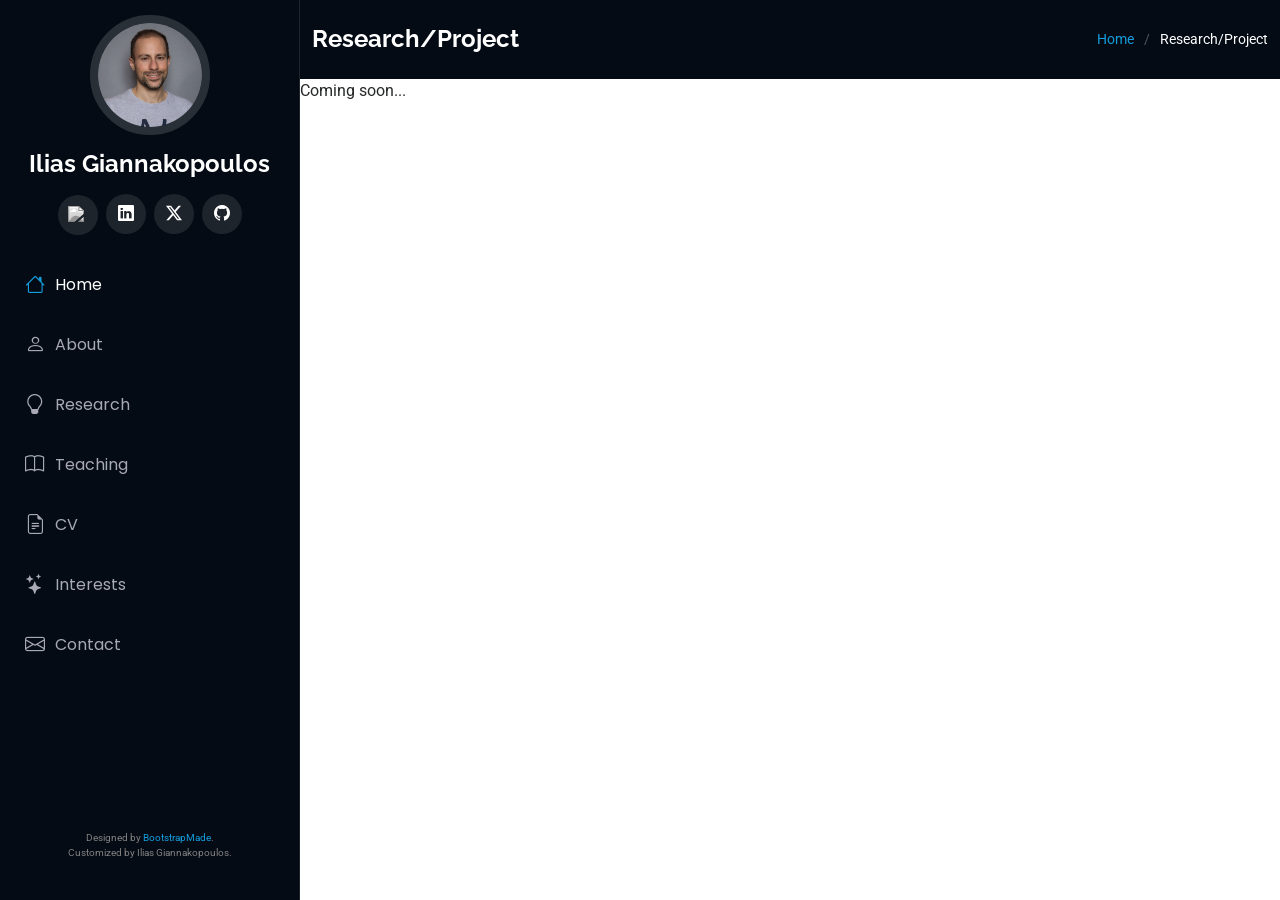
==== portfolio-details.html @ f6dc6ab3 "Rename portofolio-details.html to portfolio-details.html" ====
<!DOCTYPE html>
<html lang="en">

<head>
  <meta charset="utf-8">
  <meta content="width=device-width, initial-scale=1.0" name="viewport">
  <title>Research Project - iPortfolio Bootstrap Template</title>
  <meta content="" name="description">
  <meta content="" name="keywords">

  <!-- Favicons -->
  <link href="./assets/img/favicon.png" rel="icon">
  <link href="./assets/img/apple-touch-icon.png" rel="apple-touch-icon">

  <!-- Fonts -->
  <link href="https://fonts.googleapis.com" rel="preconnect">
  <link href="https://fonts.gstatic.com" rel="preconnect" crossorigin>
  <link href="https://fonts.googleapis.com/css2?family=Roboto:ital,wght@0,100;0,300;0,400;0,500;0,700;0,900;1,100;1,300;1,400;1,500;1,700;1,900&family=Poppins:ital,wght@0,100;0,200;0,300;0,400;0,500;0,600;0,700;0,800;0,900;1,100;1,200;1,300;1,400;1,500;1,600;1,700;1,800;1,900&family=Raleway:ital,wght@0,100;0,200;0,300;0,400;0,500;0,600;0,700;0,800;0,900;1,100;1,200;1,300;1,400;1,500;1,600;1,700;1,800;1,900&display=swap" rel="stylesheet">
  <link href="https://fonts.googleapis.com/css2?family=Permanent+Marker&family=Montserrat:wght@400;700&display=swap" rel="stylesheet">

  <!-- Vendor CSS Files -->
  <link href="./assets/vendor/bootstrap/css/bootstrap.min.css" rel="stylesheet">
  <link href="./assets/vendor/bootstrap-icons/bootstrap-icons.css" rel="stylesheet">
  <link href="./assets/vendor/aos/aos.css" rel="stylesheet">
  <link href="./assets/vendor/glightbox/css/glightbox.min.css" rel="stylesheet">
  <link href="./assets/vendor/swiper/swiper-bundle.min.css" rel="stylesheet">

  <!-- Main CSS File -->
  <link href="./assets/css/main.css" rel="stylesheet">

  <!-- =======================================================
  * Template Name: iPortfolio
  * Template URL: https://bootstrapmade.com/iportfolio-bootstrap-portfolio-websites-template/
  * Updated: Jun 29 2024 with Bootstrap v5.3.3
  * Author: BootstrapMade.com
  * License: https://bootstrapmade.com/license/
  ======================================================== -->
</head>

<body class="index-page">

  <header id="header" class="header dark-background d-flex flex-column">
    <i class="header-toggle d-xl-none bi bi-list"></i>

    <div class="profile-img">
      <img src="./assets/img/my-profile-img.jpg" alt="" class="img-fluid rounded-circle">
    </div>

    <a href="index.html" class="logo d-flex align-items-center justify-content-center">
      <!-- Uncomment the line below if you also wish to use an image logo -->
      <!-- <img src="./assets/img/logo.png" alt=""> -->
      <h1 class="sitename">Ilias Giannakopoulos</h1>
    </a>

    <div class="social-links text-center">
      <a href="https://scholar.google.com/citations?user=6Zpd1esAAAAJ" class="googlescholar social-icon">
          <img src="https://upload.wikimedia.org/wikipedia/commons/c/c7/Google_Scholar_logo.svg" alt="Google Scholar">
      </a>
      <a href="https://www.linkedin.com/in/ilias-giannakopoulos-1051b7184/" class="linkedin">
          <i class="bi bi-linkedin"></i>
      </a>
      <a href="https://x.com/IliasGiannakop3" class="twitter">
          <i class="bi bi-twitter-x"></i>
      </a>
      <a href="https://github.com/GiannakopoulosIlias" class="github">
          <i class="bi bi-github"></i>
      </a>
    </div>


    <nav id="navmenu" class="navmenu">
      <ul>
        <li><a href="index.html#hero" class="active"><i class="bi bi-house navicon"></i> Home</a></li>
        <li><a href="index.html#about"><i class="bi bi-person navicon"></i> About</a></li>
        <li><a href="index.html#research_projects"><i class="bi bi-lightbulb navicon"></i> Research</a></li>
        <li><a href="index.html#teaching"><i class="bi bi-book navicon"></i> Teaching</a></li>
        <li><a href="index.html#curriculum_vitae"><i class="bi bi-file-earmark-text navicon"></i> CV</a></li>
        <li><a href="index.html#interests"><i class="bi bi-stars navicon"></i> Interests</a></li>
        <li><a href="index.html#contact"><i class="bi bi-envelope navicon"></i> Contact</a></li>
      </ul>
    </nav>


    <footer id="footer" class="footer position-relative">
      <div class="container">
        <div class="credits">
          Designed by <a href="https://bootstrapmade.com/">BootstrapMade</a>.<br>
          Customized by Ilias Giannakopoulos.
        </div>
      </div>
    </footer>

  </header>

  <main class="main">

    <!-- Page Title -->
    <div class="page-title dark-background">
      <div class="container d-lg-flex justify-content-between align-items-center">
        <h1 class="mb-2 mb-lg-0">Research/Project</h1>
        <nav class="breadcrumbs">
          <ol>
            <li><a href="index.html">Home</a></li>
            <li class="current">Research/Project</li>
          </ol>
        </nav>
      </div>
    </div><!-- End Page Title -->

    <!-- Portfolio Details Section -->
    Coming soon...
    <!-- /Portfolio Details Section -->

  </main>

  <!-- Scroll Top -->
  <a href="#" id="scroll-top" class="scroll-top d-flex align-items-center justify-content-center"><i class="bi bi-arrow-up-short"></i></a>

  <!-- Preloader -->
  <div id="preloader"></div>

  <!-- Vendor JS Files -->
  <script src="./assets/vendor/bootstrap/js/bootstrap.bundle.min.js"></script>
  <script src="./assets/vendor/php-email-form/validate.js"></script>
  <script src="./assets/vendor/aos/aos.js"></script>
  <script src="./assets/vendor/typed.js/typed.umd.js"></script>
  <script src="./assets/vendor/purecounter/purecounter_vanilla.js"></script>
  <script src="./assets/vendor/waypoints/noframework.waypoints.js"></script>
  <script src="./assets/vendor/glightbox/js/glightbox.min.js"></script>
  <script src="./assets/vendor/imagesloaded/imagesloaded.pkgd.min.js"></script>
  <script src="./assets/vendor/isotope-layout/isotope.pkgd.min.js"></script>
  <script src="./assets/vendor/swiper/swiper-bundle.min.js"></script>

  <!-- Main JS File -->
  <script src="./assets/js/main.js"></script>

</body>

</html>
---- assets/css/main.css ----
/**
* Template Name: iPortfolio
* Template URL: https://bootstrapmade.com/iportfolio-bootstrap-portfolio-websites-template/
* Updated: Jun 29 2024 with Bootstrap v5.3.3
* Author: BootstrapMade.com
* License: https://bootstrapmade.com/license/
*/

/*--------------------------------------------------------------
# Font & Color Variables
# Help: https://bootstrapmade.com/color-system/
--------------------------------------------------------------*/
/* Fonts */
:root {
  --default-font: "Roboto",  system-ui, -apple-system, "Segoe UI", Roboto, "Helvetica Neue", Arial, "Noto Sans", "Liberation Sans", sans-serif, "Apple Color Emoji", "Segoe UI Emoji", "Segoe UI Symbol", "Noto Color Emoji";
  --heading-font: "Raleway",  sans-serif;
  --nav-font: "Poppins",  sans-serif;
}

/* Global Colors - The following color variables are used throughout the website. Updating them here will change the color scheme of the entire website */
:root {
  --background-color: #ffffff; /* Background color for the entire website, including individual sections */
  --default-color: #272829; /* Default color used for the majority of the text content across the entire website */
  --heading-color: #050d18; /* Color for headings, subheadings and title throughout the website */
  --accent-color: #149ddd; /* Accent color that represents your brand on the website. It's used for buttons, links, and other elements that need to stand out */
  --surface-color: #ffffff; /* The surface color is used as a background of boxed elements within sections, such as cards, icon boxes, or other elements that require a visual separation from the global background. */
  --contrast-color: #ffffff; /* Contrast color for text, ensuring readability against backgrounds of accent, heading, or default colors. */
}

/* Nav Menu Colors - The following color variables are used specifically for the navigation menu. They are separate from the global colors to allow for more customization options */
:root {
  --nav-color: #a8a9b4;  /* The default color of the main navmenu links */
  --nav-hover-color: #ffffff; /* Applied to main navmenu links when they are hovered over or active */
  --nav-mobile-background-color: #040b14; /* Used as the background color for mobile navigation menu */
  --nav-dropdown-background-color: #040b14; /* Used as the background color for dropdown items that appear when hovering over primary navigation items */
  --nav-dropdown-color: #a8a9b4; /* Used for navigation links of the dropdown items in the navigation menu. */
  --nav-dropdown-hover-color: #ffffff; /* Similar to --nav-hover-color, this color is applied to dropdown navigation links when they are hovered over. */
}

/* Color Presets - These classes override global colors when applied to any section or element, providing reuse of the sam color scheme. */

.light-background {
  --background-color: #f4fafd;
  --surface-color: #ffffff;
}

.dark-background {
  --background-color: #040b14;
  --default-color: #ffffff;
  --heading-color: #ffffff;
  --surface-color: #151f2b;
  --contrast-color: #ffffff;
}

/* Smooth scroll */
:root {
  scroll-behavior: smooth;
}

/*--------------------------------------------------------------
# General Styling & Shared Classes
--------------------------------------------------------------*/
body {
  color: var(--default-color);
  background-color: var(--background-color);
  font-family: var(--default-font);
}

a {
  color: var(--accent-color);
  text-decoration: none;
  transition: 0.3s;
}

a:hover {
  color: color-mix(in srgb, var(--accent-color), transparent 25%);
  text-decoration: none;
}

h1,
h2,
h3,
h4,
h5,
h6 {
  color: var(--heading-color);
  font-family: var(--heading-font);
}

/* PHP Email Form Messages
------------------------------*/
.php-email-form .error-message {
  display: none;
  background: #df1529;
  color: #ffffff;
  text-align: left;
  padding: 15px;
  margin-bottom: 24px;
  font-weight: 600;
}

.php-email-form .sent-message {
  display: none;
  color: #ffffff;
  background: #059652;
  text-align: center;
  padding: 15px;
  margin-bottom: 24px;
  font-weight: 600;
}

.php-email-form .loading {
  display: none;
  background: var(--surface-color);
  text-align: center;
  padding: 15px;
  margin-bottom: 24px;
}

.php-email-form .loading:before {
  content: "";
  display: inline-block;
  border-radius: 50%;
  width: 24px;
  height: 24px;
  margin: 0 10px -6px 0;
  border: 3px solid var(--accent-color);
  border-top-color: var(--surface-color);
  animation: php-email-form-loading 1s linear infinite;
}

@keyframes php-email-form-loading {
  0% {
    transform: rotate(0deg);
  }

  100% {
    transform: rotate(360deg);
  }
}

/*--------------------------------------------------------------
# Global Header
--------------------------------------------------------------*/
.header {
  color: var(--default-color);
  background-color: var(--background-color);
  position: fixed;
  top: 0;
  left: 0;
  bottom: 0;
  padding: 0 15px;
  width: 300px;
  transition: all ease-in-out 0.3s;
  overflow-y: auto;
  z-index: 997;
  border-right: 1px solid color-mix(in srgb, var(--default-color), transparent 90%);
}

.header .profile-img img {
  margin: 15px auto;
  display: block;
  width: 120px;
  border: 8px solid color-mix(in srgb, var(--default-color), transparent 85%);
}

.header .logo {
  line-height: 1;
  margin-bottom: 15px;
}

.header .logo img {
  max-height: 32px;
  margin-right: 8px;
}

.header .logo h1 {
  font-size: 24px;
  margin: 0;
  font-weight: 700;
  color: var(--heading-color);
}

.header .social-links {
  margin: 0 0 20px 0;
}

.header .social-links a {
  font-size: 16px;
  display: inline-flex;
  align-items: center;
  justify-content: center;
  background: color-mix(in srgb, var(--default-color), transparent 90%);
  color: var(--default-color);
  margin: 0 2px;
  border-radius: 50%;
  text-align: center;
  width: 40px;
  height: 40px;
  transition: 0.3s;
}

.header .social-links a:hover {
  color: var(--contrast-color);
  background: var(--accent-color);
}

@media (min-width: 1200px) {

  .header~main,
  .header~#footer {
    margin-left: 300px;
  }
}

@media (max-width: 1199px) {
  .header {
    left: -100%;
  }
}

.header.header-show {
  left: 0;
}

.header .header-toggle {
  color: var(--contrast-color);
  background-color: var(--accent-color);
  font-size: 22px;
  display: flex;
  align-items: center;
  justify-content: center;
  width: 40px;
  height: 40px;
  border-radius: 50%;
  cursor: pointer;
  position: fixed;
  top: 15px;
  right: 15px;
  z-index: 9999;
  transition: background-color 0.3s;
}

.header .header-toggle:hover {
  color: var(--contrast-color);
  background-color: color-mix(in srgb, var(--accent-color) 90%, white 15%);
}

/*--------------------------------------------------------------
# Navigation Menu
--------------------------------------------------------------*/
.mobile-nav-toggle {
  display: none;
}

.navmenu {
  padding: 0;
  z-index: 9997;
}

.navmenu ul {
  list-style: none;
  padding: 0 0 20px 0;
  margin: 0;
}

.navmenu a,
.navmenu a:focus {
  color: var(--nav-color);
  padding: 15px 10px;
  font-family: var(--nav-font);
  font-size: 16px;
  font-weight: 400;
  display: flex;
  align-items: center;
  white-space: nowrap;
  transition: 0.3s;
  width: 100%;
}

.navmenu a .navicon,
.navmenu a:focus .navicon {
  font-size: 20px;
  margin-right: 10px;
}

.navmenu a .toggle-dropdown,
.navmenu a:focus .toggle-dropdown {
  font-size: 12px;
  line-height: 0;
  margin-left: auto;
  width: 30px;
  height: 30px;
  display: flex;
  align-items: center;
  justify-content: center;
  border-radius: 50%;
  transition: 0.3s;
  flex-shrink: 0;
  background-color: color-mix(in srgb, var(--accent-color), transparent 90%);
}

.navmenu a .toggle-dropdown:hover,
.navmenu a:focus .toggle-dropdown:hover {
  background-color: var(--accent-color);
  color: var(--contrast-color);
}

.navmenu a:hover,
.navmenu .active,
.navmenu .active:focus {
  color: var(--nav-hover-color);
}

.navmenu a:hover .navicon,
.navmenu .active .navicon,
.navmenu .active:focus .navicon {
  color: var(--accent-color);
}

.navmenu .active .toggle-dropdown,
.navmenu .active:focus .toggle-dropdown {
  background-color: var(--accent-color);
  color: var(--contrast-color);
  transform: rotate(180deg);
}

.navmenu .dropdown {
  display: block;
}

.navmenu .dropdown a,
.navmenu .dropdown a:focus {
  color: --nav-dropdown-color;
}

.navmenu .dropdown a:hover,
.navmenu .dropdown .active,
.navmenu .dropdown .active:focus {
  color: var(--nav-dropdown-hover-color);
}

.navmenu .dropdown ul {
  position: static;
  display: none;
  z-index: 99;
  padding: 5px 10px;
  margin: 5px 10px;
  background-color: var(--nav-dropdown-background-color);
  border: 1px solid color-mix(in srgb, var(--default-color), transparent 90%);
  box-shadow: none;
  transition: all 0.5s ease-in-out;
}

.navmenu .dropdown ul ul {
  background-color: rgba(33, 37, 41, 0.1);
}

.navmenu .dropdown>.dropdown-active {
  display: block;
  background-color: rgba(33, 37, 41, 0.03);
}


/*--------------------------------------------------------------
# Global Footer
--------------------------------------------------------------*/
.footer {
  color: var(--default-color);
  background-color: var(--background-color);
  font-size: 14px;
  padding: 40px 0; /* Reduce padding to prevent excess space */
  position: relative; /* Ensure it's placed correctly */
  border-top: 0px solid color-mix(in srgb, var(--default-color), transparent 90%);
  margin-top: auto; /* Forces footer to bottom */
}

.footer .copyright p {
  margin-bottom: 0;
}

.footer .credits {
  margin-top: 5px;
  font-size: 10px;
  text-align: center;
  color: gray; /* Sets text color to gray */
}

.footer .credits br {
    display: block; /* Forces line break */
    content: ""; /* Ensures proper rendering */
}

/*--------------------------------------------------------------
# Preloader
--------------------------------------------------------------*/
#preloader {
  position: fixed;
  inset: 0;
  z-index: 999999;
  overflow: hidden;
  background: var(--background-color);
  transition: all 0.6s ease-out;
}

#preloader:before {
  content: "";
  position: fixed;
  top: calc(50% - 30px);
  left: calc(50% - 30px);
  border: 6px solid #ffffff;
  border-color: var(--accent-color) transparent var(--accent-color) transparent;
  border-radius: 50%;
  width: 60px;
  height: 60px;
  animation: animate-preloader 1.5s linear infinite;
}

@keyframes animate-preloader {
  0% {
    transform: rotate(0deg);
  }

  100% {
    transform: rotate(360deg);
  }
}

/*--------------------------------------------------------------
# Scroll Top Button
--------------------------------------------------------------*/
.scroll-top {
  position: fixed;
  visibility: hidden;
  opacity: 0;
  right: 15px;
  bottom: -15px;
  z-index: 99999;
  background-color: var(--accent-color);
  width: 44px;
  height: 44px;
  border-radius: 50px;
  transition: all 0.4s;
}

.scroll-top i {
  font-size: 24px;
  color: var(--contrast-color);
  line-height: 0;
}

.scroll-top:hover {
  background-color: color-mix(in srgb, var(--accent-color), transparent 20%);
  color: var(--contrast-color);
}

.scroll-top.active {
  visibility: visible;
  opacity: 1;
  bottom: 15px;
}

/*--------------------------------------------------------------
# Disable aos animation delay on mobile devices
--------------------------------------------------------------*/
@media screen and (max-width: 768px) {
  [data-aos-delay] {
    transition-delay: 0 !important;
  }
}

/*--------------------------------------------------------------
# Global Page Titles & Breadcrumbs
--------------------------------------------------------------*/
.page-title {
  color: var(--default-color);
  background-color: var(--background-color);
  padding: 25px 0;
  position: relative;
}

.page-title h1 {
  font-size: 24px;
  font-weight: 700;
}

.page-title .breadcrumbs ol {
  display: flex;
  flex-wrap: wrap;
  list-style: none;
  padding: 0;
  margin: 0;
  font-size: 14px;
  font-weight: 400;
}

.page-title .breadcrumbs ol li+li {
  padding-left: 10px;
}

.page-title .breadcrumbs ol li+li::before {
  content: "/";
  display: inline-block;
  padding-right: 10px;
  color: color-mix(in srgb, var(--default-color), transparent 70%);
}

/*--------------------------------------------------------------
# Global Sections
--------------------------------------------------------------*/
section,
.section {
  color: var(--default-color);
  background-color: var(--background-color);
  padding: 60px 0;
  overflow: clip;
}

/*--------------------------------------------------------------
# Global Section Titles
--------------------------------------------------------------*/
.section-title {
  padding-bottom: 10px;
  position: relative;
}

.section-title h2 {
  font-size: 32px;
  font-weight: 700;
  margin-bottom: 20px;
  padding-bottom: 20px;
  position: relative;
}

.section-title h2:after {
  content: "";
  position: absolute;
  display: block;
  width: 50px;
  height: 3px;
  background: var(--accent-color);
  left: 0;
  bottom: 0;
}

.section-title p {
  margin-bottom: 0;
}

/*--------------------------------------------------------------
# Hero Section
--------------------------------------------------------------*/
.hero {
  width: 100%;
  min-height: 100vh;
  position: relative;
  padding: 80px 0;
  display: flex;
  align-items: center;
  justify-content: center;
}

.hero img {
  position: absolute;
  inset: 0;
  display: block;
  width: 100%;
  height: 100%;
  object-fit: cover;
  z-index: 1;
}

.hero:before {
  content: "";
  background: color-mix(in srgb, var(--background-color), transparent 70%);
  position: absolute;
  inset: 0;
  z-index: 2;
}

.hero .container {
  position: relative;
  z-index: 3;
}

.hero h2 {
  margin: 0;
  font-size: 64px;
  font-weight: 700;
}

.hero p {
  margin: 5px 0 0 0;
  font-size: 26px;
}

.hero p span {
  letter-spacing: 1px;
  border-bottom: 2px solid var(--accent-color);
}

.hero .social-links {
  margin-top: 25px;
}

.hero .social-links a {
  font-size: 24px;
  display: inline-block;
  color: color-mix(in srgb, var(--default-color), transparent 50%);
  line-height: 1;
  margin-right: 20px;
  transition: 0.3s;
}

.hero .social-links a:hover {
  color: var(--accent-color);
}

@media (max-width: 768px) {
  .hero h2 {
    font-size: 32px;
  }

  .hero p {
    font-size: 20px;
  }
}

/*--------------------------------------------------------------
# About Section
--------------------------------------------------------------*/
.about .content h2 {
  font-weight: 700;
  font-size: 24px;
}

.about .content ul {
  list-style: none;
  padding: 0;
}

.about .content ul li {
  margin-bottom: 20px;
  display: flex;
  align-items: center;
}

.about .content ul strong {
  margin-right: 10px;
}

.about .content ul i {
  font-size: 16px;
  margin-right: 5px;
  color: var(--accent-color);
  line-height: 0;
}

/*--------------------------------------------------------------
# Stats Section
--------------------------------------------------------------*/
.stats .stats-item {
  padding: 30px;
  width: 100%;
}

.stats .stats-item i {
  color: var(--accent-color);
  display: block;
  font-size: 44px;
  float: left;
  line-height: 0;
}

.stats .stats-item .purecounter {
  color: var(--heading-color);
  font-size: 48px;
  line-height: 40px;
  display: block;
  font-weight: 700;
  margin-left: 60px;
}

.stats .stats-item p {
  color: color-mix(in srgb, var(--default-color), transparent 40%);
  padding: 15px 0 0 0;
  margin: 0 0 0 60px;
  font-family: var(--heading-font);
  font-size: 14px;
}

/*--------------------------------------------------------------
# Skills Section
--------------------------------------------------------------*/
.skills .progress {
  height: 60px;
  display: block;
  background: none;
  border-radius: 0;
}

.skills .progress .skill {
  color: var(--heading-color);
  padding: 0;
  margin: 0 0 6px 0;
  text-transform: uppercase;
  display: block;
  font-weight: 600;
  font-family: var(--heading-font);
}

.skills .progress .skill .val {
  float: right;
  font-style: normal;
}

.skills .progress-bar-wrap {
  background: color-mix(in srgb, var(--default-color), transparent 90%);
  height: 10px;
}

.skills .progress-bar {
  width: 1px;
  height: 10px;
  transition: 0.9s;
  background-color: var(--accent-color);
}

/*--------------------------------------------------------------
# Resume Section
--------------------------------------------------------------*/
.resume .resume-title {
  color: var(--heading-color);
  font-size: 26px;
  font-weight: 700;
  margin-top: 20px;
  margin-bottom: 20px;
}

.resume .resume-item {
  padding: 0 0 20px 20px;
  margin-top: -2px;
  border-left: 2px solid var(--accent-color);
  position: relative;
}

.resume .resume-item h4 {
  line-height: 18px;
  font-size: 18px;
  font-weight: 600;
  text-transform: uppercase;
  color: color-mix(in srgb, var(--default-color), transparent 20%);
  margin-bottom: 10px;
}

.resume .resume-item h5 {
  font-size: 16px;
  padding: 5px 15px;
  display: inline-block;
  font-weight: 600;
  margin-bottom: 10px;
}

.resume .resume-item ul {
  padding-left: 20px;
}

.resume .resume-item ul li {
  padding-bottom: 10px;
}

.resume .resume-item:last-child {
  padding-bottom: 0;
}

.resume .resume-item::before {
  content: "";
  position: absolute;
  width: 16px;
  height: 16px;
  border-radius: 50px;
  left: -9px;
  top: 0;
  background: var(--background-color);
  border: 2px solid var(--accent-color);
}

/*--------------------------------------------------------------
# Portfolio Section
--------------------------------------------------------------*/
.portfolio .portfolio-filters {
  padding: 0;
  margin: 0 auto 20px auto;
  list-style: none;
  text-align: center;
}

.portfolio .portfolio-filters li {
  cursor: pointer;
  display: inline-block;
  padding: 0;
  font-size: 14px;
  font-weight: 400;
  margin: 0 12px;
  line-height: 1;
  text-transform: none;
  margin-bottom: 10px;
  transition: all 0.3s ease-in-out;
}

.portfolio .portfolio-filters li:hover,
.portfolio .portfolio-filters li.filter-active {
  color: var(--accent-color);
}

.portfolio .portfolio-filters li:first-child {
  margin-left: 0;
}

.portfolio .portfolio-filters li:last-child {
  margin-right: 0;
}

@media (max-width: 575px) {
  .portfolio .portfolio-filters li {
    font-size: 14px;
    margin: 0 5px;
  }
}

.portfolio .portfolio-content {
  position: relative;
  overflow: hidden;
}

.portfolio .portfolio-content img {
  transition: 0.3s;
}

.portfolio .portfolio-content .portfolio-info {
  opacity: 0;
  position: absolute;
  inset: 0;
  z-index: 3;
  transition: all ease-in-out 0.3s;
  background: rgba(0, 0, 0, 0.6);
  padding: 15px;
}

.portfolio .portfolio-content .portfolio-info h4 {
  font-size: 14px;
  padding: 5px 10px;
  font-weight: 400;
  color: #ffffff;
  display: inline-block;
  background-color: var(--accent-color);
}

.portfolio .portfolio-content .portfolio-info p {
  position: absolute;
  bottom: 10px;
  text-align: center;
  display: inline-block;
  left: 0;
  right: 0;
  font-size: 16px;
  font-weight: 600;
  color: rgba(255, 255, 255, 0.8);
}

.portfolio .portfolio-content .portfolio-info .preview-link,
.portfolio .portfolio-content .portfolio-info .details-link {
  position: absolute;
  left: calc(50% - 40px);
  font-size: 26px;
  top: calc(50% - 14px);
  color: #fff;
  transition: 0.3s;
  line-height: 1.2;
}

.portfolio .portfolio-content .portfolio-info .preview-link:hover,
.portfolio .portfolio-content .portfolio-info .details-link:hover {
  color: var(--accent-color);
}

.portfolio .portfolio-content .portfolio-info .details-link {
  left: 50%;
  font-size: 34px;
  line-height: 0;
}

.portfolio .portfolio-content:hover .portfolio-info {
  opacity: 1;
}

.portfolio .portfolio-content:hover img {
  transform: scale(1.1);
}

/*--------------------------------------------------------------
# Services Section
--------------------------------------------------------------*/
.services .service-item {
  position: relative;
}

.services .service-item .icon {
  background: var(--accent-color);
  display: flex;
  align-items: center;
  justify-content: center;
  width: 54px;
  height: 54px;
  border-radius: 50%;
  transition: 0.5s;
  border: 1px solid var(--accent-color);
  margin-right: 20px;
}

.services .service-item .icon i {
  color: var(--contrast-color);
  font-size: 24px;
  line-height: 0;
}

.services .service-item:hover .icon {
  background: var(--surface-color);
}

.services .service-item:hover .icon i {
  color: var(--accent-color);
}

.services .service-item .title {
  font-weight: 700;
  margin-bottom: 15px;
  font-size: 18px;
}

.services .service-item .title a {
  color: var(--heading-color);
}

.services .service-item .title a:hover {
  color: var(--accent-color);
}

.services .service-item .description {
  white-space: normal;  /* Allows text wrapping */
  word-wrap: break-word; /* Ensures words don't overflow */
  max-width: 100%; /* Expands to fill available space */
  font-size: 14px; /* Optional: Adjust font size for better readability */
  line-height: 1.5; /* Adds spacing between lines */
}

/*--------------------------------------------------------------
# Testimonials Section
--------------------------------------------------------------*/
.testimonials .testimonials-carousel,
.testimonials .testimonials-slider {
  overflow: hidden;
}

.testimonials .testimonial-item {
  box-sizing: content-box;
  text-align: center;
  min-height: 320px;
}

.testimonials .testimonial-item .testimonial-img {
  width: 90px;
  border-radius: 50%;
  margin: 0 auto;
}

.testimonials .testimonial-item h3 {
  font-size: 18px;
  font-weight: bold;
  margin: 10px 0 5px 0;
}

.testimonials .testimonial-item h4 {
  font-size: 14px;
  color: color-mix(in srgb, var(--default-color), transparent 20%);
  margin: 0;
}

.testimonials .testimonial-item .quote-icon-left,
.testimonials .testimonial-item .quote-icon-right {
  color: color-mix(in srgb, var(--accent-color), transparent 40%);
  font-size: 26px;
  line-height: 0;
}

.testimonials .testimonial-item .quote-icon-left {
  display: inline-block;
  left: -5px;
  position: relative;
}

.testimonials .testimonial-item .quote-icon-right {
  display: inline-block;
  right: -5px;
  position: relative;
  top: 10px;
  transform: scale(-1, -1);
}

.testimonials .testimonial-item p {
  font-style: italic;
  margin: 0 15px 15px 15px;
  padding: 20px;
  background-color: var(--surface-color);
  position: relative;
  margin-bottom: 35px;
  border-radius: 6px;
  box-shadow: 0px 2px 15px rgba(0, 0, 0, 0.1);
}

.testimonials .testimonial-item p::after {
  content: "";
  width: 0;
  height: 0;
  border-top: 20px solid var(--surface-color);
  border-right: 20px solid transparent;
  border-left: 20px solid transparent;
  position: absolute;
  bottom: -20px;
  left: calc(50% - 20px);
}

.testimonials .swiper-wrapper {
  height: auto;
}

.testimonials .swiper-pagination {
  margin-top: 40px;
  position: relative;
}

.testimonials .swiper-pagination .swiper-pagination-bullet {
  width: 12px;
  height: 12px;
  background-color: var(--background-color);
  opacity: 1;
  border: 1px solid var(--accent-color);
}

.testimonials .swiper-pagination .swiper-pagination-bullet-active {
  background-color: var(--accent-color);
}

/*--------------------------------------------------------------
# Contact Section
--------------------------------------------------------------*/
.contact .info-wrap {
  background-color: var(--surface-color);
  box-shadow: 0px 0px 20px rgba(0, 0, 0, 0.1);
  padding: 30px;
}

@media (max-width: 575px) {
  .contact .info-wrap {
    padding: 20px;
  }
}

.contact .info-item {
  margin-bottom: 40px;
}

.contact .info-item i {
  font-size: 20px;
  color: var(--accent-color);
  background: color-mix(in srgb, var(--accent-color), transparent 92%);
  width: 44px;
  height: 44px;
  display: flex;
  justify-content: center;
  align-items: center;
  border-radius: 50px;
  transition: all 0.3s ease-in-out;
  margin-right: 15px;
}

.contact .info-item h3 {
  padding: 0;
  font-size: 18px;
  font-weight: 700;
  margin-bottom: 5px;
}

.contact .info-item p {
  padding: 0;
  margin-bottom: 0;
  font-size: 14px;
}

.contact .info-item:hover i {
  background: var(--accent-color);
  color: var(--contrast-color);
}

.contact .php-email-form {
  background-color: var(--surface-color);
  height: 100%;
  padding: 30px;
  box-shadow: 0px 0px 20px rgba(0, 0, 0, 0.1);
}

@media (max-width: 575px) {
  .contact .php-email-form {
    padding: 20px;
  }
}

.contact .php-email-form input[type=text],
.contact .php-email-form input[type=email],
.contact .php-email-form textarea {
  font-size: 14px;
  padding: 10px 15px;
  box-shadow: none;
  border-radius: 0;
  color: var(--default-color);
  background-color: var(--surface-color);
  border-color: color-mix(in srgb, var(--default-color), transparent 80%);
}

.contact .php-email-form input[type=text]:focus,
.contact .php-email-form input[type=email]:focus,
.contact .php-email-form textarea:focus {
  border-color: var(--accent-color);
}

.contact .php-email-form input[type=text]::placeholder,
.contact .php-email-form input[type=email]::placeholder,
.contact .php-email-form textarea::placeholder {
  color: color-mix(in srgb, var(--default-color), transparent 70%);
}

.contact .php-email-form button[type=submit] {
  color: var(--contrast-color);
  background: var(--accent-color);
  border: 0;
  padding: 10px 30px;
  transition: 0.4s;
  border-radius: 50px;
}

.contact .php-email-form button[type=submit]:hover {
  background: color-mix(in srgb, var(--accent-color), transparent 25%);
}

/*--------------------------------------------------------------
# Portfolio Section
--------------------------------------------------------------*/

.portfolio .portfolio-filters {
  padding: 0;
  margin: 0 auto 20px auto;
  list-style: none;
  text-align: center;
}

.portfolio .portfolio-filters li {
  cursor: pointer;
  display: inline-block;
  padding: 0;
  font-size: 14px;
  font-weight: 400;
  margin: 0 12px;
  line-height: 1;
  text-transform: none;
  margin-bottom: 10px;
  transition: all 0.3s ease-in-out;
}

.portfolio .portfolio-filters li:hover,
.portfolio .portfolio-filters li.filter-active {
  color: var(--accent-color);
}

.portfolio .portfolio-filters li:first-child {
  margin-left: 0;
}

.portfolio .portfolio-filters li:last-child {
  margin-right: 0;
}

/* ---- Portfolio Grid Layout (2 Panels Per Row) ---- */
.portfolio .portfolio-item {
  width: 50.00%;  /* 2 items per row */
  padding: 10px;
}

@media (max-width: 992px) {
  .portfolio .portfolio-item {
    width: 50%; /* 2 items per row on medium screens */
  }
}

@media (max-width: 768px) {
  .portfolio .portfolio-item {
    width: 100%; /* 1 item per row on small screens */
  }
}

/* ---- Portfolio Content ---- */
.portfolio .portfolio-content {
  position: relative;
  overflow: hidden;
  text-align: center;
  height: 100%;
  display: flex;
  flex-direction: column;
  justify-content: space-between;
  align-items: center;
  transition: all 0.3s ease-in-out;
}

.portfolio .portfolio-content img {
  width: 100%;
  height: auto;
  transition: transform 0.3s ease-in-out;
}

/* ---- Portfolio Title (Visible Always) ---- */
.portfolio .portfolio-content .portfolio-title {
  position: absolute;
  bottom: 10px;
  left: 10px;
  font-size: 14px;
  font-weight: 600;
  color: #ffffff;
  background-color: rgba(0, 0, 0, 0.6);
  padding: 5px 10px;
  display: inline-block;
  transition: opacity 0.3s ease-in-out;
}

/* ---- Hover Effect ---- */
.portfolio .portfolio-content:hover img {
  filter: grayscale(80%) brightness(0.6);
  transform: scale(1.1);
}

/* ---- Portfolio Hover Info ---- */
.portfolio .portfolio-content .portfolio-info {
  opacity: 0;
  position: absolute;
  inset: 0;
  z-index: 3;
  transition: all ease-in-out 0.3s;
  background: rgba(0, 0, 0, 0.6);
  display: flex;
  flex-direction: column;
  justify-content: center;
  align-items: center;
}

/* ---- Learn More Button ---- */
.portfolio .portfolio-content .portfolio-info .learn-more {
  font-size: 16px;
  font-weight: 600;
  color: rgba(255, 255, 255, 0.9);
  display: flex;
  align-items: center;
  gap: 5px;
  transition: color 0.3s ease-in-out;
}

.portfolio .portfolio-content .portfolio-info .learn-more:hover {
  color: var(--accent-color);
}

.portfolio .portfolio-content .portfolio-info .learn-more i {
  font-size: 18px;
}

/* ---- Hide Title on Hover ---- */
.portfolio .portfolio-content:hover .portfolio-title {
  opacity: 0;
}

/* ---- Make Learn More Visible on Hover ---- */
.portfolio .portfolio-content:hover .portfolio-info {
  opacity: 1;
}

/*--------------------------------------------------------------
# Service Details Section
--------------------------------------------------------------*/
.service-details .services-list {
  padding: 10px 30px;
  border: 1px solid color-mix(in srgb, var(--default-color), transparent 90%);
  margin-bottom: 20px;
}

.service-details .services-list a {
  display: block;
  line-height: 1;
  padding: 8px 0 8px 15px;
  border-left: 3px solid color-mix(in srgb, var(--default-color), transparent 70%);
  margin: 20px 0;
  color: color-mix(in srgb, var(--default-color), transparent 20%);
  transition: 0.3s;
}

.service-details .services-list a.active {
  color: var(--heading-color);
  font-weight: 700;
  border-color: var(--accent-color);
}

.service-details .services-list a:hover {
  border-color: var(--accent-color);
}

.service-details .services-img {
  margin-bottom: 20px;
}

.service-details h3 {
  font-size: 26px;
  font-weight: 700;
}

.service-details h4 {
  font-size: 20px;
  font-weight: 700;
}

.service-details p {
  font-size: 15px;
}

.service-details ul {
  list-style: none;
  padding: 0;
  font-size: 15px;
}

.service-details ul li {
  padding: 5px 0;
  display: flex;
  align-items: center;
}

.service-details ul i {
  font-size: 20px;
  margin-right: 8px;
  color: var(--accent-color);
}

/*--------------------------------------------------------------
# Custom
--------------------------------------------------------------*/
/* Ensure all social icons are the same size and aligned */
.social-icon {
    display: inline-flex;
    align-items: center;
    justify-content: center;
    width: 40px; /* Match LinkedIn, X, GitHub */
    height: 40px;
    border-radius: 50%;
    background-color: rgba(255, 255, 255, 0.1); /* Adjust if necessary */
    vertical-align: middle; /* Aligns inline elements */
}

/* Ensure the Scholar image is properly sized and centered */
.googlescholar img {
    width: 20px;  /* Adjust to match font icon sizes */
    height: 20px;
    filter: grayscale(100%);
    display: block;
    margin-top: 2px;  /* Move the image down */
}

/* Teaching Card Styling */
.teaching-card {
  background: #fff;
  padding: 20px;
  border-radius: 8px;
  box-shadow: 0px 4px 10px rgba(0, 0, 0, 0.1);
  transition: transform 0.3s ease-in-out;
  display: flex;
  flex-direction: column;
  height: 100%; /* Ensures all cards have the same height */
  text-align: left; /* Left-align text content */
}

/* Hover Effect */
.teaching-card:hover {
  transform: translateY(-5px);
}

/* Center Logo & Title */
.teaching-card .card-body {
  display: flex;
  flex-direction: column;
  justify-content: flex-start; /* Aligns title & logo at the top */
  align-items: center; /* Centers title and logo */
  height: 100%; /* Ensures all cards match height */
  text-align: left; /* Keeps paragraph left-aligned */
}

/* Course Logos (Centered) */
.course-logo {
  width: 100px; /* Adjusted size */
  height: auto;
  margin-bottom: 15px;
  display: block;
}

/* Course Title (Centered) */
.teaching-card .card-title {
  font-size: 18px;
  font-weight: 600;
  text-align: center; /* Centers title */
  margin-bottom: 10px;
}

/* Course Text (Left-Aligned, Even Height) */
.teaching-card .card-text {
  font-size: 14px;
  color: #666;
  flex-grow: 1; /* Ensures text fills remaining space */
  text-align: left; /* Ensures paragraph text is left-aligned */
}

.traveling-thumbnail {
  margin-top: 10px;
  text-align: center;
}

.traveling-thumbnail img {
  width: 80%; /* Adjust the size as needed */
  max-width: 350px;
  border-radius: 10px;
  box-shadow: 0px 4px 8px rgba(0, 0, 0, 0.2);
}

/* Sketching slider styles */
/* Scope styles to only apply to the Sketching page */
#sketching .swiper-slide {
  display: flex;
  flex-direction: column;
  align-items: center;
  text-align: center;
}

#sketching .swiper-slide img {
  max-width: 100%;
  height: auto;
  display: block;
  margin: 0 auto;
}

/* Description styling only for Sketching page */
#sketching .slide-description {
  font-size: 14px;
  color: #666;
  margin-top: 10px;
  text-align: center;
  max-width: 90%;
}

/* Section titles for Sketching page only */
#sketching .section-title {
  font-weight: bold;
  text-transform: uppercase;
  margin-bottom: 15px;
}

/* Only applies to the Sketching page */
#sketching .sketch-font {
  font-family: 'Permanent Marker', cursive;
  font-size: 2rem;
  color: #333;
}

#sketching .design-font {
  font-family: 'Montserrat', sans-serif;
  font-size: 2rem;
  color: #555;
  font-weight: bold;
}

/* Background colors for different sections */
.about { background-color: #fffbfe; }  /* Very Pale Mint Green */
.stats { background-color: #d0cfcf; }  /* Soft Pastel Green */
.portfolio { background-color: #fffbfe; }  /* Light Lime Green */
.teaching { background-color: #d0cfcf; }  /* Gentle Spring Green */
.curriculum_vitae { background-color: #fffbfe; }  /* Soft Meadow Green */
.interests { background-color: #d0cfcf; }  /* Fresh Apple Green */
.contact { background-color: #fffbfe; }  /* Calming Botanical Green */

/*--------------------------------------------------------------
# Starter Section Section
--------------------------------------------------------------*/
.starter-section {
  /* Add your styles here */
}

/* Make Portfolio Section Fit One Screen */
.portfolio {
  min-height: 100vh;
  display: flex;
  flex-direction: column;
  justify-content: center; /* vertical centering */
  padding-top: 40px;
  padding-bottom: 40px;
  box-sizing: border-box;
  overflow: hidden;
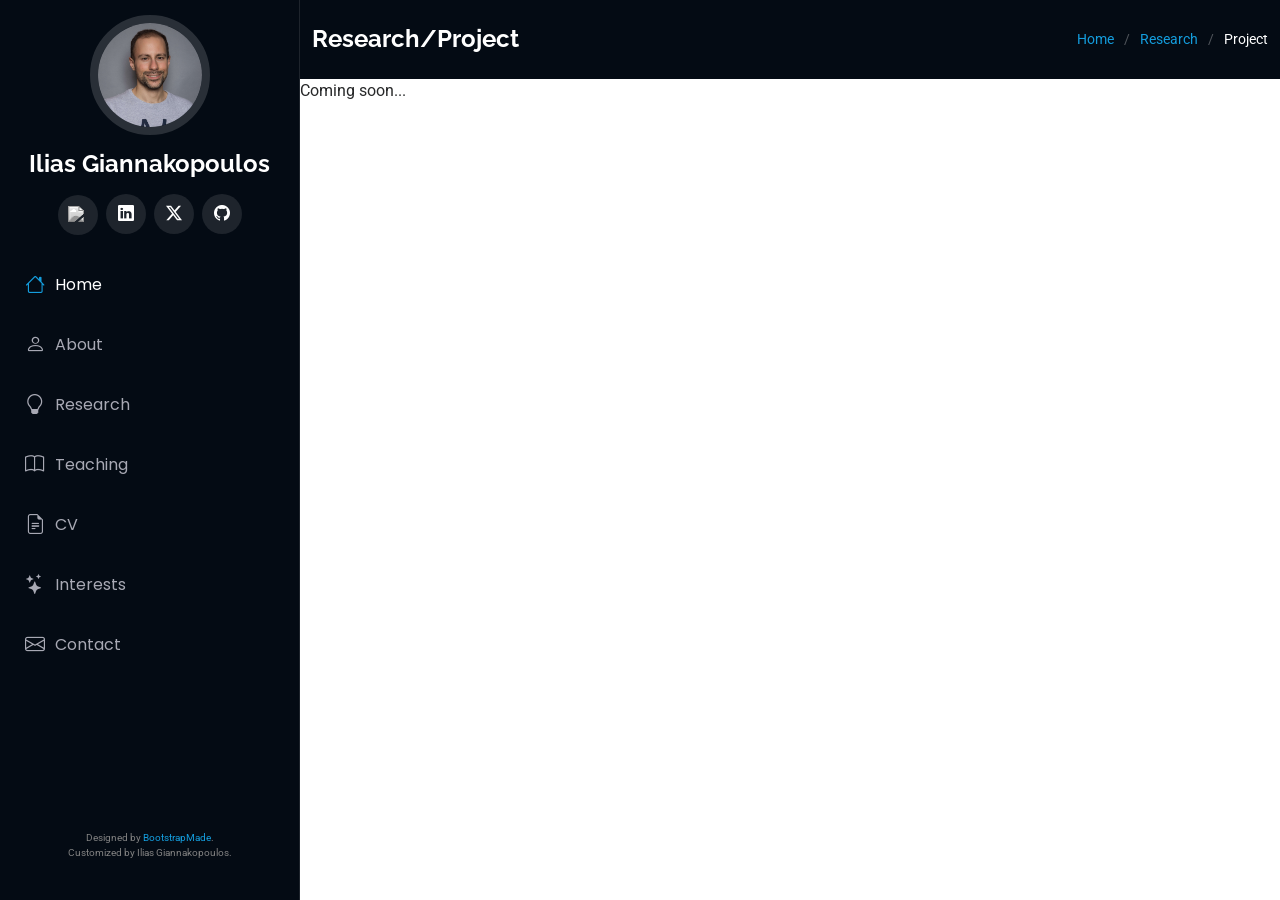
==== commit 63500f3c: "Update portfolio-details.html" ====
--- a/portfolio-details.html
+++ b/portfolio-details.html
@@ -4,7 +4,7 @@
 <head>
   <meta charset="utf-8">
   <meta content="width=device-width, initial-scale=1.0" name="viewport">
-  <title>Research Project - iPortfolio Bootstrap Template</title>
+  <title>Research Projects - Ilias Giannakopoulos</title>
   <meta content="" name="description">
   <meta content="" name="keywords">
 
@@ -101,7 +101,8 @@
         <nav class="breadcrumbs">
           <ol>
             <li><a href="index.html">Home</a></li>
-            <li class="current">Research/Project</li>
+            <li><a href="index.html#research_projects">Research</a></li>
+            <li class="current">Project</li>
           </ol>
         </nav>
       </div>
--- a/assets/css/main.css
+++ b/assets/css/main.css
@@ -1490,12 +1490,24 @@
 
 /* Background colors for different sections */
 .about { background-color: #fffbfe; }  /* Very Pale Mint Green */
-.stats { background-color: #d0cfcf; }  /* Soft Pastel Green */
+.stats { background-color: #fffbfe; }  /* Soft Pastel Green */
 .portfolio { background-color: #fffbfe; }  /* Light Lime Green */
-.teaching { background-color: #d0cfcf; }  /* Gentle Spring Green */
+.teaching { background-color: #fffbfe; }  /* Gentle Spring Green */
 .curriculum_vitae { background-color: #fffbfe; }  /* Soft Meadow Green */
-.interests { background-color: #d0cfcf; }  /* Fresh Apple Green */
+.interests { background-color: #fffbfe; }  /* Fresh Apple Green */
 .contact { background-color: #fffbfe; }  /* Calming Botanical Green */
+
+.tooltip-inner {
+  max-width: 600px !important;   /* wider than default */
+  white-space: normal !important; /* allow line breaks */
+  text-align: left;               /* optional: align text */
+  font-size: 0.9rem;              /* optional: adjust size */
+  line-height: 1.5;               /* optional: more spacing between lines */
+}
+
+.wide-tooltip + .tooltip > .tooltip-inner {
+  max-width: 600px; /* bigger width just for the 'wide-tooltip' class */
+}
 
 /*--------------------------------------------------------------
 # Starter Section Section
@@ -1514,3 +1526,4 @@
   padding-bottom: 40px;
   box-sizing: border-box;
   overflow: hidden;
+}
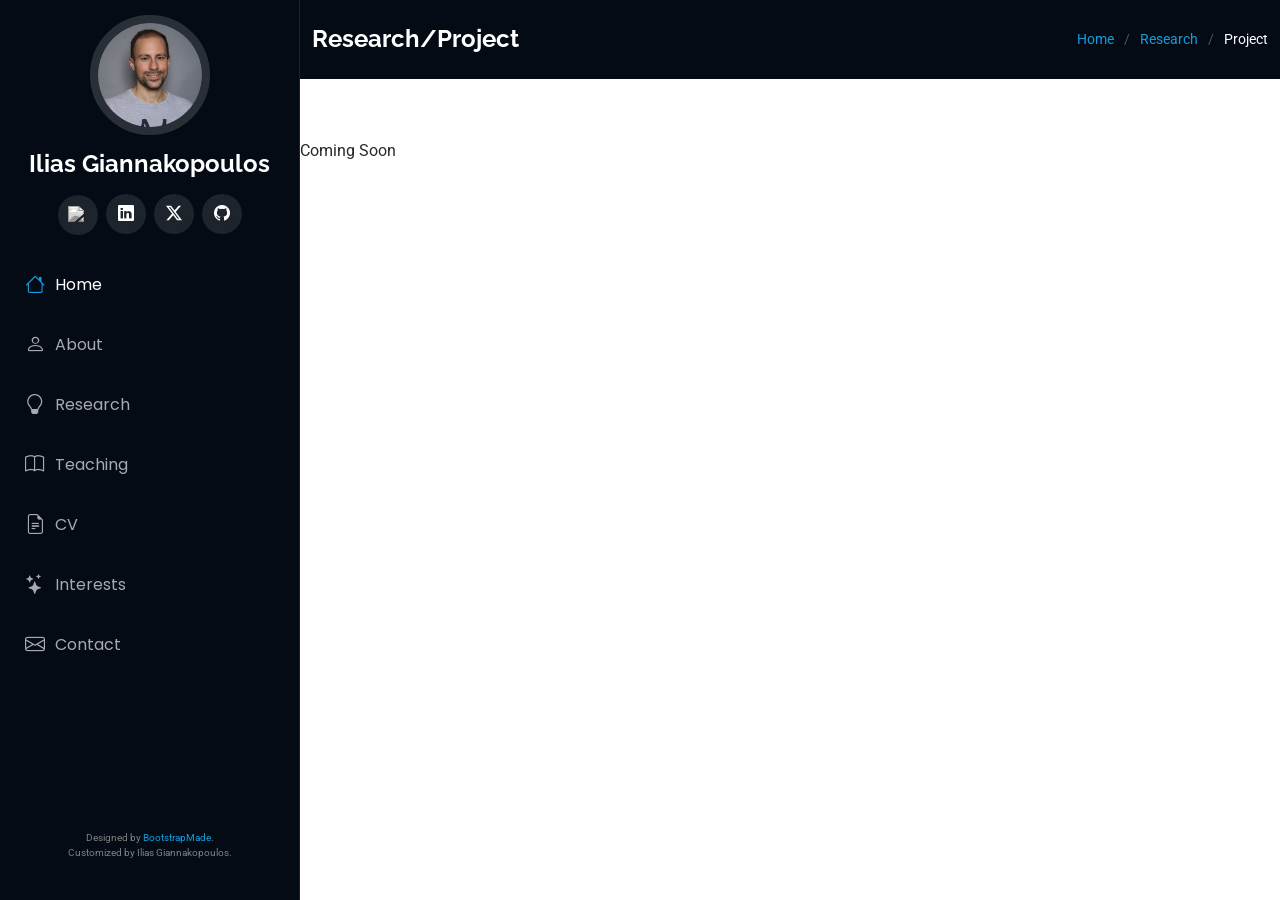
==== commit 37ce4028: "Update portfolio-details.html" ====
--- a/portfolio-details.html
+++ b/portfolio-details.html
@@ -109,7 +109,10 @@
     </div><!-- End Page Title -->
 
     <!-- Portfolio Details Section -->
-    Coming soon...
+    <section id="computational_electromagnetics" class="computational electromagnetics section">
+    Coming Soon
+  
+    </section>
     <!-- /Portfolio Details Section -->
 
   </main>
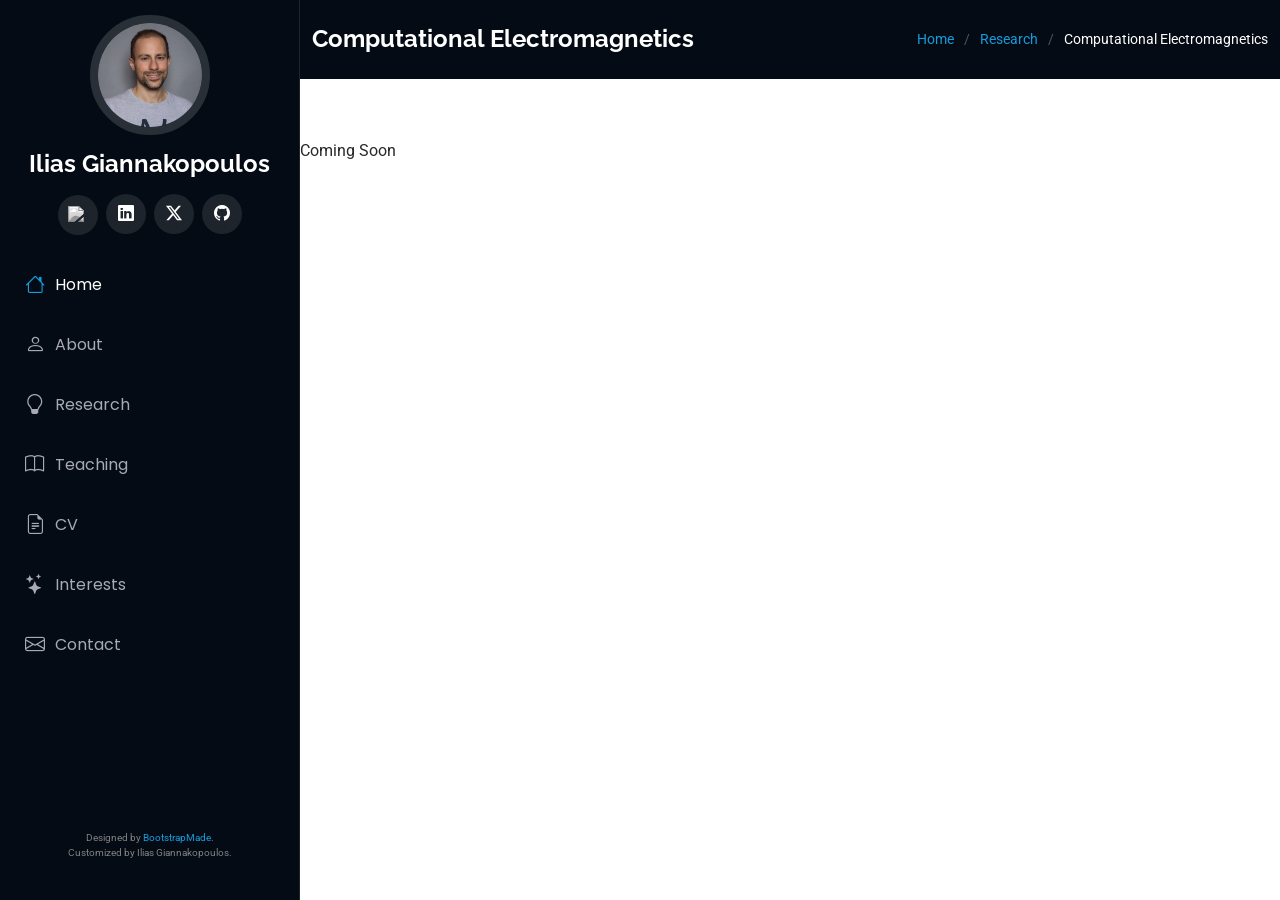
==== commit ef33b07a: "Update portfolio-details.html" ====
--- a/portfolio-details.html
+++ b/portfolio-details.html
@@ -4,7 +4,7 @@
 <head>
   <meta charset="utf-8">
   <meta content="width=device-width, initial-scale=1.0" name="viewport">
-  <title>Research Projects - Ilias Giannakopoulos</title>
+  <title>Computational Electromagnetics - Ilias Giannakopoulos</title>
   <meta content="" name="description">
   <meta content="" name="keywords">
 
@@ -97,12 +97,12 @@
     <!-- Page Title -->
     <div class="page-title dark-background">
       <div class="container d-lg-flex justify-content-between align-items-center">
-        <h1 class="mb-2 mb-lg-0">Research/Project</h1>
+        <h1 class="mb-2 mb-lg-0">Computational Electromagnetics</h1>
         <nav class="breadcrumbs">
           <ol>
             <li><a href="index.html">Home</a></li>
             <li><a href="index.html#research_projects">Research</a></li>
-            <li class="current">Project</li>
+            <li class="current">Computational Electromagnetics</li>
           </ol>
         </nav>
       </div>
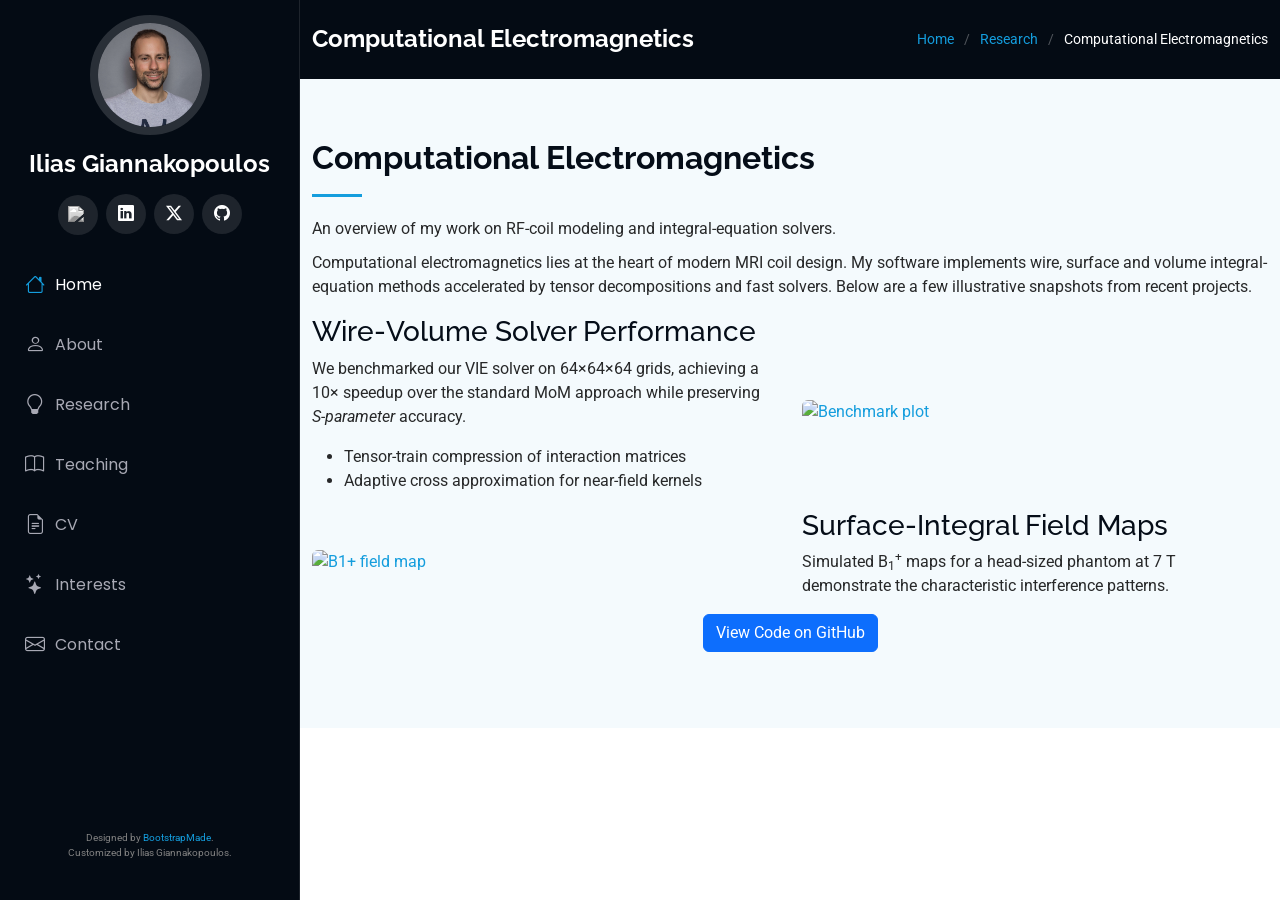
==== commit 712dc200: "Update portfolio-details.html" ====
--- a/portfolio-details.html
+++ b/portfolio-details.html
@@ -109,9 +109,78 @@
     </div><!-- End Page Title -->
 
     <!-- Portfolio Details Section -->
-    <section id="computational_electromagnetics" class="computational electromagnetics section">
-    Coming Soon
-  
+    <section id="computational_electromagnetics" class="section light-background">
+      <div class="container" data-aos="fade-up">
+        <!-- Section Title -->
+        <div class="section-title">
+          <h2>Computational Electromagnetics</h2>
+          <p>An overview of my work on RF‑coil modeling and integral‑equation solvers.</p>
+        </div>
+    
+        <!-- Intro Text -->
+        <div class="row">
+          <div class="col-lg-12" data-aos="fade-up" data-aos-delay="100">
+            <p>
+              Computational electromagnetics lies at the heart of modern MRI coil design.
+              My software implements wire, surface and volume integral‐equation methods
+              accelerated by tensor decompositions and fast solvers. Below are a few illustrative
+              snapshots from recent projects.
+            </p>
+          </div>
+        </div>
+    
+        <!-- Text + Figure Pair #1 -->
+        <div class="row gy-4 align-items-center" data-aos="fade-up" data-aos-delay="200">
+          <div class="col-lg-6">
+            <h3>Wire‐Volume Solver Performance</h3>
+            <p>
+              We benchmarked our VIE solver on 64×64×64 grids, achieving a 10× speedup
+              over the standard MoM approach while preserving <em>S‑parameter</em> accuracy.
+            </p>
+            <ul>
+              <li>Tensor‐train compression of interaction matrices</li>
+              <li>Adaptive cross approximation for near‐field kernels</li>
+            </ul>
+          </div>
+          <div class="col-lg-6">
+            <a href="./assets/img/figures/vie-benchmark.png" class="glightbox">
+              <img src="./assets/img/figures/vie-benchmark-thumb.png"
+                   class="img-fluid rounded"
+                   alt="Benchmark plot">
+            </a>
+          </div>
+        </div>
+    
+        <!-- Text + Figure Pair #2 -->
+        <div class="row gy-4 align-items-center" data-aos="fade-up" data-aos-delay="300">
+          <div class="col-lg-6 order-lg-2">
+            <h3>Surface‐Integral Field Maps</h3>
+            <p>
+              Simulated B<sub>1</sub><sup>+</sup> maps for a head‐sized phantom
+              at 7 T demonstrate the characteristic interference patterns.
+            </p>
+          </div>
+          <div class="col-lg-6 order-lg-1">
+            <a href="./assets/img/figures/b1plus-map.png" class="glightbox">
+              <img src="./assets/img/figures/b1plus-map-thumb.png"
+                   class="img-fluid rounded"
+                   alt="B1+ field map">
+            </a>
+          </div>
+        </div>
+    
+        <!-- Conclusion or Links -->
+        <div class="row" data-aos="fade-up" data-aos-delay="400">
+          <div class="col-lg-12 text-center">
+            <p>
+              <a href="https://github.com/GiannakopoulosIlias/vie-solver"
+                 class="btn btn-primary">
+                View Code on GitHub
+              </a>
+            </p>
+          </div>
+        </div>
+      </div>
     </section>
     <!-- /Portfolio Details Section -->
 
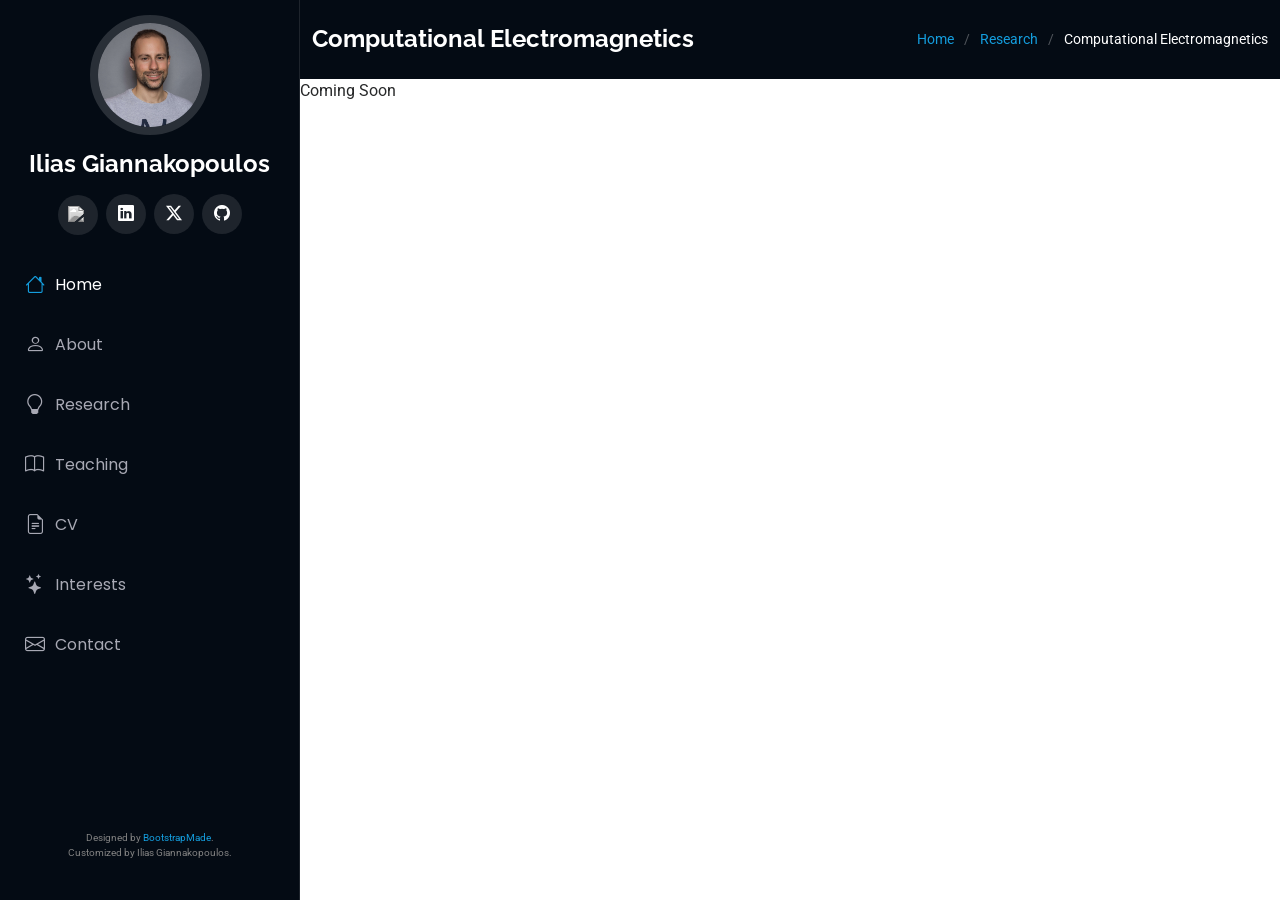
==== commit 0849d733: "Update portfolio-details.html" ====
--- a/portfolio-details.html
+++ b/portfolio-details.html
@@ -108,16 +108,14 @@
       </div>
     </div><!-- End Page Title -->
 
-    <!-- Portfolio Details Section -->
-    <section id="computational_electromagnetics" class="section light-background">
+    Coming Soon
+    <!-- <section id="computational_electromagnetics" class="section light-background">
       <div class="container" data-aos="fade-up">
-        <!-- Section Title -->
         <div class="section-title">
           <h2>Computational Electromagnetics</h2>
           <p>An overview of my work on RF‑coil modeling and integral‑equation solvers.</p>
         </div>
     
-        <!-- Intro Text -->
         <div class="row">
           <div class="col-lg-12" data-aos="fade-up" data-aos-delay="100">
             <p>
@@ -129,7 +127,6 @@
           </div>
         </div>
     
-        <!-- Text + Figure Pair #1 -->
         <div class="row gy-4 align-items-center" data-aos="fade-up" data-aos-delay="200">
           <div class="col-lg-6">
             <h3>Wire‐Volume Solver Performance</h3>
@@ -151,7 +148,6 @@
           </div>
         </div>
     
-        <!-- Text + Figure Pair #2 -->
         <div class="row gy-4 align-items-center" data-aos="fade-up" data-aos-delay="300">
           <div class="col-lg-6 order-lg-2">
             <h3>Surface‐Integral Field Maps</h3>
@@ -169,7 +165,6 @@
           </div>
         </div>
     
-        <!-- Conclusion or Links -->
         <div class="row" data-aos="fade-up" data-aos-delay="400">
           <div class="col-lg-12 text-center">
             <p>
@@ -182,7 +177,7 @@
         </div>
       </div>
     </section>
-    <!-- /Portfolio Details Section -->
+    -->
 
   </main>
 
